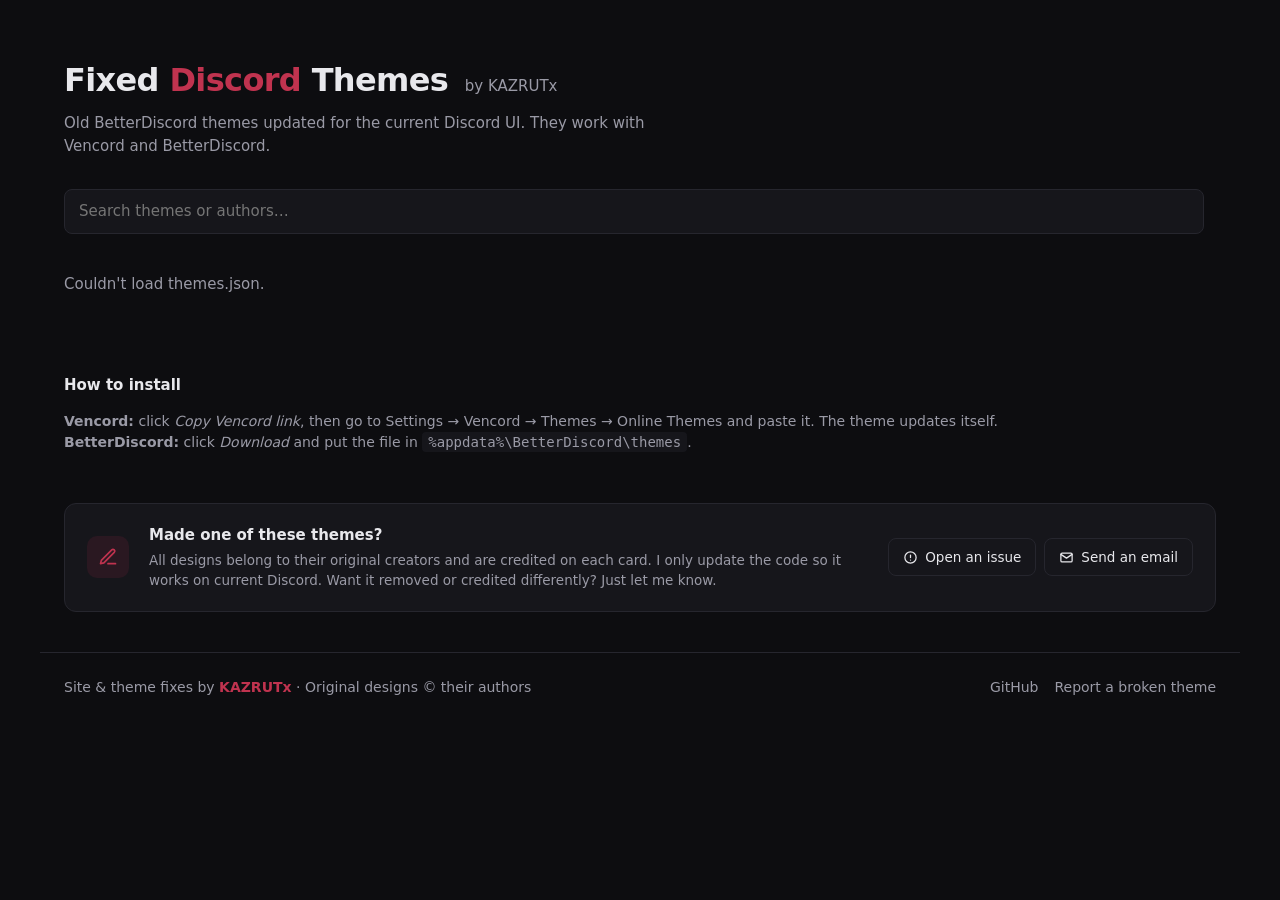
==== index.html @ 9f00ff04 "feat: add theme site" ====
<!DOCTYPE html>
<html lang="en">
<head>
<meta charset="utf-8">
<meta name="viewport" content="width=device-width, initial-scale=1">
<title>Fixed Discord Themes</title>
<link rel="icon" href="data:image/svg+xml,%3Csvg xmlns=%22http://www.w3.org/2000/svg%22 viewBox=%220 0 32 32%22%3E%3Crect width=%2232%22 height=%2232%22 rx=%228%22 fill=%22%239b2742%22/%3E%3C/svg%3E">
<meta name="description" content="Old BetterDiscord themes, fixed for the current Discord UI. Works with Vencord and BetterDiscord.">
<style>
  :root {
    --bg: #0d0d10;
    --card: #16161b;
    --line: #26262e;
    --text: #e8e8ec;
    --muted: #9a9aa6;
    --accent: #c0334f;
    --accent-dim: #9b2742;
  }
  * { box-sizing: border-box; }
  body {
    margin: 0;
    background: var(--bg);
    color: var(--text);
    font: 15px/1.5 system-ui, -apple-system, "Segoe UI", Roboto, sans-serif;
  }
  header {
    padding: 56px 24px 32px;
    max-width: 1200px;
    margin: 0 auto;
  }
  h1 { margin: 0 0 8px; font-size: 32px; letter-spacing: -0.02em; }
  h1 span { color: var(--accent); }
  h1 .by {
    color: var(--muted);
    font-size: 15px;
    font-weight: 400;
    letter-spacing: 0;
    margin-left: 6px;
  }
  .lead { margin: 0; color: var(--muted); max-width: 640px; }
  .toolbar {
    max-width: 1200px;
    margin: 0 auto;
    padding: 0 24px 24px;
    display: flex;
    gap: 12px;
    align-items: center;
    flex-wrap: wrap;
  }
  .toolbar input {
    flex: 1 1 260px;
    background: var(--card);
    border: 1px solid var(--line);
    color: var(--text);
    padding: 10px 14px;
    border-radius: 8px;
    font: inherit;
  }
  .toolbar input:focus { outline: 2px solid var(--accent-dim); border-color: transparent; }
  .count { color: var(--muted); font-size: 13px; }
  main {
    max-width: 1200px;
    margin: 0 auto;
    padding: 0 24px 64px;
    display: grid;
    grid-template-columns: repeat(auto-fill, minmax(340px, 1fr));
    gap: 20px;
  }
  .card {
    background: var(--card);
    border: 1px solid var(--line);
    border-radius: 12px;
    overflow: hidden;
    display: flex;
    flex-direction: column;
  }
  .card img {
    width: 100%;
    aspect-ratio: 16 / 9.5;
    object-fit: cover;
    display: block;
    background: #000;
    cursor: zoom-in;
  }
  .body { padding: 16px; display: flex; flex-direction: column; gap: 8px; flex: 1; }
  .title-row { display: flex; justify-content: space-between; align-items: baseline; gap: 8px; }
  .title-row h2 { margin: 0; font-size: 18px; }
  .status { font-size: 12px; white-space: nowrap; font-weight: 500; }
  .status.ok { color: #6fcf8e; }
  .status.bad { color: #f0626d; }
  .card.outdated img { filter: grayscale(.6) brightness(.8); }
  .author { color: var(--muted); font-size: 13px; }
  .author a { color: var(--muted); }
  .desc { margin: 0; }
  .note {
    font-size: 13px;
    color: var(--muted);
    border-left: 2px solid var(--accent-dim);
    padding-left: 10px;
  }
  .actions { display: flex; gap: 8px; margin-top: auto; padding-top: 8px; }
  .btn {
    flex: 1;
    text-align: center;
    padding: 9px 12px;
    border-radius: 8px;
    border: 1px solid var(--line);
    background: transparent;
    color: var(--text);
    font: inherit;
    font-size: 14px;
    cursor: pointer;
    text-decoration: none;
  }
  .btn:hover { border-color: var(--accent); }
  .btn.primary { background: var(--accent-dim); border-color: var(--accent-dim); }
  .btn.primary:hover { background: var(--accent); }
  .help {
    max-width: 1200px;
    margin: 0 auto;
    padding: 0 24px 28px;
    color: var(--muted);
    font-size: 14px;
  }
  .help h3 { color: var(--text); font-size: 15px; margin: 0 0 6px; }
  .help code { background: var(--card); padding: 2px 6px; border-radius: 4px; }
  .empty { color: var(--muted); grid-column: 1 / -1; }
  dialog {
    border: none; padding: 0; background: transparent; max-width: 95vw;
  }
  dialog::backdrop { background: rgba(0, 0, 0, .85); }
  dialog img { max-width: 95vw; max-height: 90vh; display: block; border-radius: 8px; }
  .toast {
    position: fixed; bottom: 24px; left: 50%; transform: translateX(-50%);
    background: var(--accent-dim); color: #fff; padding: 10px 18px; border-radius: 8px;
    opacity: 0; transition: opacity .2s; pointer-events: none;
  }
  .toast.show { opacity: 1; }
  @media (prefers-reduced-motion: reduce) { .toast { transition: none; } }

  footer {
    max-width: 1200px;
    margin: 0 auto;
    padding: 24px 24px 40px;
    border-top: 1px solid var(--line);
    display: flex;
    justify-content: space-between;
    align-items: center;
    flex-wrap: wrap;
    gap: 12px;
    color: var(--muted);
    font-size: 14px;
  }
  footer strong { color: var(--accent); font-weight: 600; }
  footer a { color: var(--muted); text-decoration: none; }
  footer a:hover { color: var(--text); }
  footer .links { display: flex; gap: 16px; }

  .for-authors {
    max-width: 1200px;
    margin: 0 auto;
    padding: 8px 24px 40px;
  }
  .for-authors .inner {
    display: flex;
    align-items: center;
    gap: 20px;
    flex-wrap: wrap;
    background: var(--card);
    border: 1px solid var(--line);
    border-radius: 12px;
    padding: 20px 22px;
  }
  .for-authors .badge {
    width: 42px; height: 42px;
    flex-shrink: 0;
    display: grid; place-items: center;
    border-radius: 10px;
    background: rgba(155, 39, 66, .15);
    color: var(--accent);
  }
  .for-authors .text { flex: 1 1 380px; }
  .for-authors h3 { margin: 0 0 4px; font-size: 15px; color: var(--text); }
  .for-authors p { margin: 0; color: var(--muted); font-size: 13.5px; }
  .for-authors .notice-actions { display: flex; gap: 8px; flex-wrap: wrap; }
  .for-authors .btn {
    flex: 0 0 auto;
    display: inline-flex; align-items: center; gap: 7px;
    font-size: 13.5px;
    padding: 8px 14px;
  }
  .for-authors .btn svg { width: 15px; height: 15px; }

</style>
</head>
<body>
<header>
  <h1>Fixed <span>Discord</span> Themes <small class="by">by KAZRUTx</small></h1>
  <p class="lead">Old BetterDiscord themes updated for the current Discord UI. They work with Vencord and BetterDiscord.</p>
</header>

<div class="toolbar">
  <input id="search" type="search" placeholder="Search themes or authors…" aria-label="Search themes">
  <span class="count" id="count"></span>
</div>

<main id="grid"></main>

<section class="help">
  <h3>How to install</h3>
  <p><strong>Vencord:</strong> click <em>Copy Vencord link</em>, then go to Settings → Vencord → Themes → Online Themes and paste it. The theme updates itself.<br>
  <strong>BetterDiscord:</strong> click <em>Download</em> and put the file in <code>%appdata%\BetterDiscord\themes</code>.</p>
</section>

<section class="for-authors">
  <div class="inner">
    <div class="badge" aria-hidden="true">
      <svg width="20" height="20" viewBox="0 0 24 24" fill="none" stroke="currentColor" stroke-width="2" stroke-linecap="round" stroke-linejoin="round"><path d="M12 20h9"/><path d="M16.5 3.5a2.1 2.1 0 0 1 3 3L7 19l-4 1 1-4Z"/></svg>
    </div>
    <div class="text">
      <h3>Made one of these themes?</h3>
      <p>All designs belong to their original creators and are credited on each card. I only update the code so it works on current Discord. Want it removed or credited differently? Just let me know.</p>
    </div>
    <div class="notice-actions">
      <a class="btn" href="https://github.com/KAZRUTx/discord-themes-fixed/issues/new?title=Theme%20removal%20request&body=Theme%20name%3A%0AYour%20original%20repo%20or%20profile%3A%0A" target="_blank" rel="noopener">
        <svg viewBox="0 0 24 24" fill="none" stroke="currentColor" stroke-width="2" stroke-linecap="round" stroke-linejoin="round" aria-hidden="true"><circle cx="12" cy="12" r="9"/><path d="M12 8v4"/><path d="M12 16h.01"/></svg>
        Open an issue
      </a>
      <a class="btn" href="mailto:kazrutx@protonmail.com?subject=Discord%20theme%20removal%20request">
        <svg viewBox="0 0 24 24" fill="none" stroke="currentColor" stroke-width="2" stroke-linecap="round" stroke-linejoin="round" aria-hidden="true"><rect x="3" y="5" width="18" height="14" rx="2"/><path d="m3 7 9 6 9-6"/></svg>
        Send an email
      </a>
    </div>
  </div>
</section>

<footer>
  <div>Site &amp; theme fixes by <strong>KAZRUTx</strong> · Original designs © their authors</div>
  <div class="links">
    <a href="https://github.com/KAZRUTx" target="_blank" rel="noopener">GitHub</a>
    <a href="https://github.com/KAZRUTx/discord-themes-fixed/issues" target="_blank" rel="noopener">Report a broken theme</a>
  </div>
</footer>

<dialog id="zoom"><img alt=""></dialog>
<div class="toast" id="toast">Link copied</div>

<script>
  const grid = document.getElementById("grid");
  const search = document.getElementById("search");
  const count = document.getElementById("count");
  const zoom = document.getElementById("zoom");
  const toast = document.getElementById("toast");
  let themes = [];

  const esc = s => String(s ?? "").replace(/[&<>"']/g, c => ({ "&": "&amp;", "<": "&lt;", ">": "&gt;", '"': "&quot;", "'": "&#39;" }[c]));
  const absolute = path => new URL(path, location.href).href;

  // "fixed": true  -> green "✓ fixed <fixedOn>"
  // "fixed": false -> red "✗ not updated yet"
  function status(t) {
    if (t.fixed === false) return `<span class="status bad">✗ not updated yet</span>`;
    if (t.fixed === true) return `<span class="status ok">✓ fixed${t.fixedOn ? " " + esc(t.fixedOn) : ""}</span>`;
    return "";
  }

  function render() {
    const q = search.value.trim().toLowerCase();
    const list = themes.filter(t => !q || `${t.name} ${t.author} ${t.description}`.toLowerCase().includes(q));
    count.textContent = `${list.length} theme${list.length === 1 ? "" : "s"}`;
    if (!list.length) {
      grid.innerHTML = `<p class="empty">No themes match “${esc(search.value)}”.</p>`;
      return;
    }
    grid.innerHTML = list.map(t => `
      <article class="card${t.fixed === false ? " outdated" : ""}">
        <img src="${esc(t.preview)}" alt="${esc(t.name)} preview" loading="lazy" data-zoom>
        <div class="body">
          <div class="title-row">
            <h2>${esc(t.name)}</h2>
            ${status(t)}
          </div>
          <div class="author">by ${t.authorLink ? `<a href="${esc(t.authorLink)}" target="_blank" rel="noopener">${esc(t.author)}</a>` : esc(t.author)}${t.fixedBy && t.fixed !== false ? ` · fixed by ${esc(t.fixedBy)}` : ""}${t.license ? ` · ${esc(t.license)} license` : ""}</div>
          <p class="desc">${esc(t.description)}</p>
          ${t.notes ? `<div class="note">${esc(t.notes)}</div>` : ""}
          <div class="actions">
            <a class="btn primary" href="${esc(t.file)}" download>Download</a>
            <button class="btn" data-copy="${esc(absolute(t.file))}">Copy Vencord link</button>
          </div>
        </div>
      </article>`).join("");
  }

  grid.addEventListener("click", async e => {
    const copy = e.target.closest("[data-copy]");
    if (copy) {
      try {
        await navigator.clipboard.writeText(copy.dataset.copy);
        toast.textContent = "Link copied, paste it in Vencord → Themes";
      } catch {
        toast.textContent = copy.dataset.copy;
      }
      toast.classList.add("show");
      setTimeout(() => toast.classList.remove("show"), 2200);
    }
    const img = e.target.closest("[data-zoom]");
    if (img) {
      zoom.querySelector("img").src = img.src;
      zoom.showModal();
    }
  });
  zoom.addEventListener("click", () => zoom.close());
  search.addEventListener("input", render);

  fetch("themes.json", { cache: "no-cache" })
    .then(r => r.json())
    .then(data => { themes = data.sort((a, b) => a.name.localeCompare(b.name)); render(); })
    .catch(() => { grid.innerHTML = `<p class="empty">Couldn't load themes.json.</p>`; });
</script>
</body>
</html>
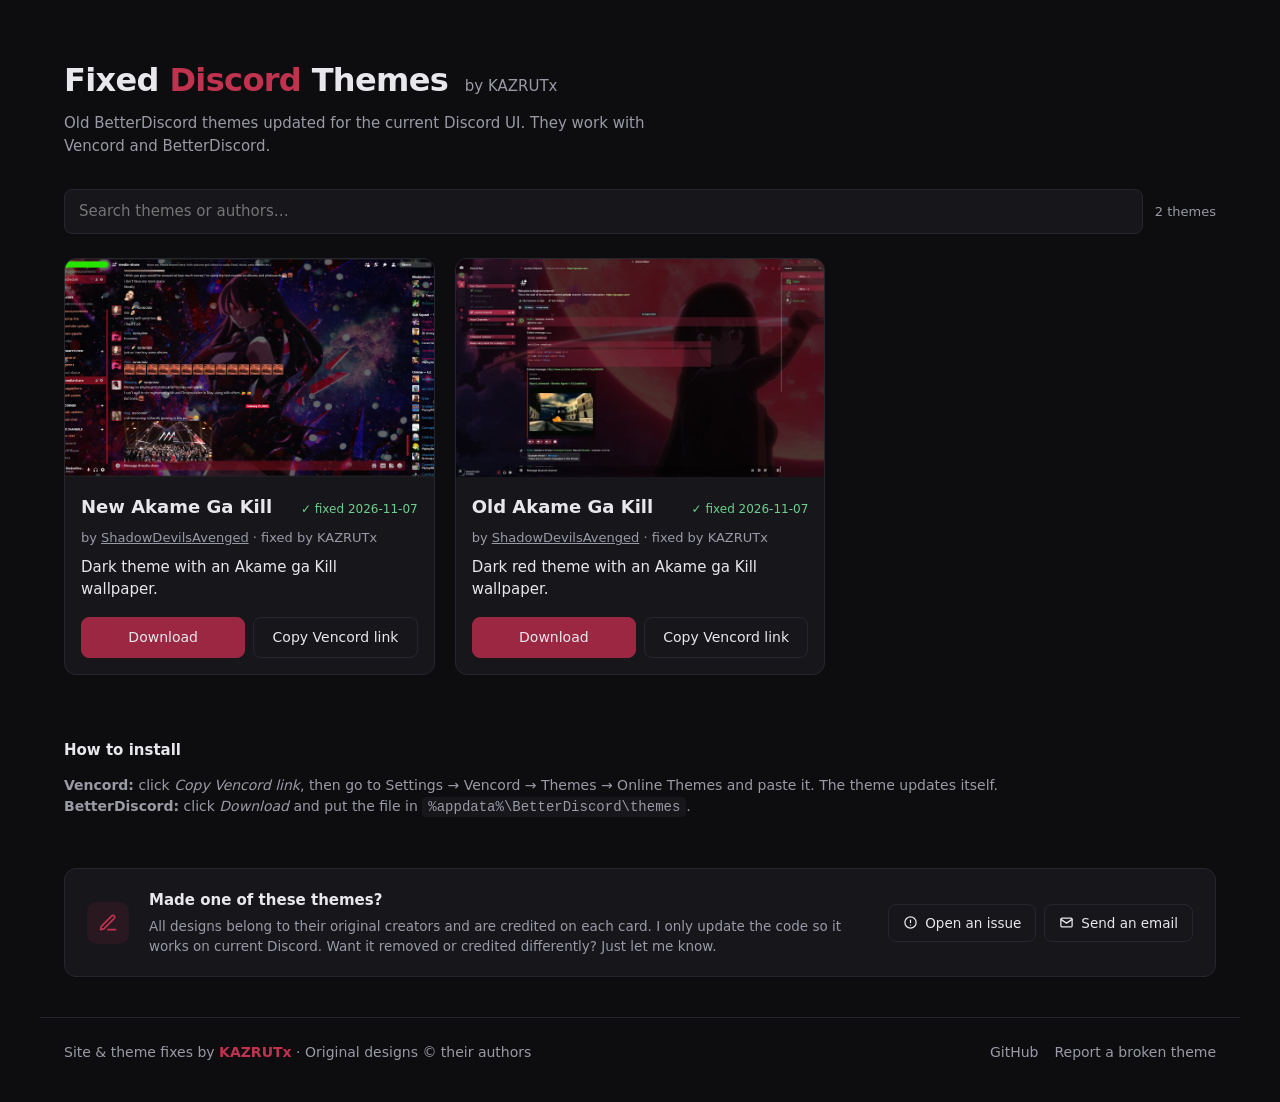
==== commit 76cbd919: "feat: add visit counter using GoatCounter Only shows the total number of visits on the site. No cook" ====
--- a/index.html
+++ b/index.html
@@ -36,6 +36,8 @@
     font-weight: 400;
     letter-spacing: 0;
     margin-left: 6px;
+    white-space: nowrap;
+    display: inline-block;
   }
   .lead { margin: 0; color: var(--muted); max-width: 640px; }
   .toolbar {
@@ -58,6 +60,21 @@
   }
   .toolbar input:focus { outline: 2px solid var(--accent-dim); border-color: transparent; }
   .count { color: var(--muted); font-size: 13px; }
+  .visits {
+    display: none;
+    align-items: center;
+    gap: 6px;
+    padding: 5px 11px;
+    border: 1px solid var(--line);
+    border-radius: 999px;
+    background: var(--card);
+    color: var(--muted);
+    font-size: 13px;
+    white-space: nowrap;
+  }
+  .visits.show { display: inline-flex; }
+  .visits svg { width: 14px; height: 14px; color: var(--accent); }
+  .visits b { color: var(--text); font-weight: 600; }
   main {
     max-width: 1200px;
     margin: 0 auto;
@@ -202,6 +219,10 @@
 <div class="toolbar">
   <input id="search" type="search" placeholder="Search themes or authors…" aria-label="Search themes">
   <span class="count" id="count"></span>
+  <span class="visits" id="visits" title="Total visits">
+    <svg viewBox="0 0 24 24" fill="none" stroke="currentColor" stroke-width="2" stroke-linecap="round" stroke-linejoin="round" aria-hidden="true"><path d="M2 12s3.5-7 10-7 10 7 10 7-3.5 7-10 7S2 12 2 12Z"/><circle cx="12" cy="12" r="3"/></svg>
+    <span><b id="visits-num"></b> visits</span>
+  </span>
 </div>
 
 <main id="grid"></main>
@@ -316,6 +337,18 @@
     .then(r => r.json())
     .then(data => { themes = data.sort((a, b) => a.name.localeCompare(b.name)); render(); })
     .catch(() => { grid.innerHTML = `<p class="empty">Couldn't load themes.json.</p>`; });
+
+  fetch("https://kazrutx.goatcounter.com/counter/TOTAL.json")
+  .then(r => r.json())
+  .then(d => {
+    document.getElementById("visits-num").textContent = d.count;
+    document.getElementById("visits").classList.add("show");
+  })
+  .catch(() => {});
+
 </script>
+
+<script data-goatcounter="https://kazrutx.goatcounter.com/count" async src="//gc.zgo.at/count.js"></script>
+
 </body>
 </html>
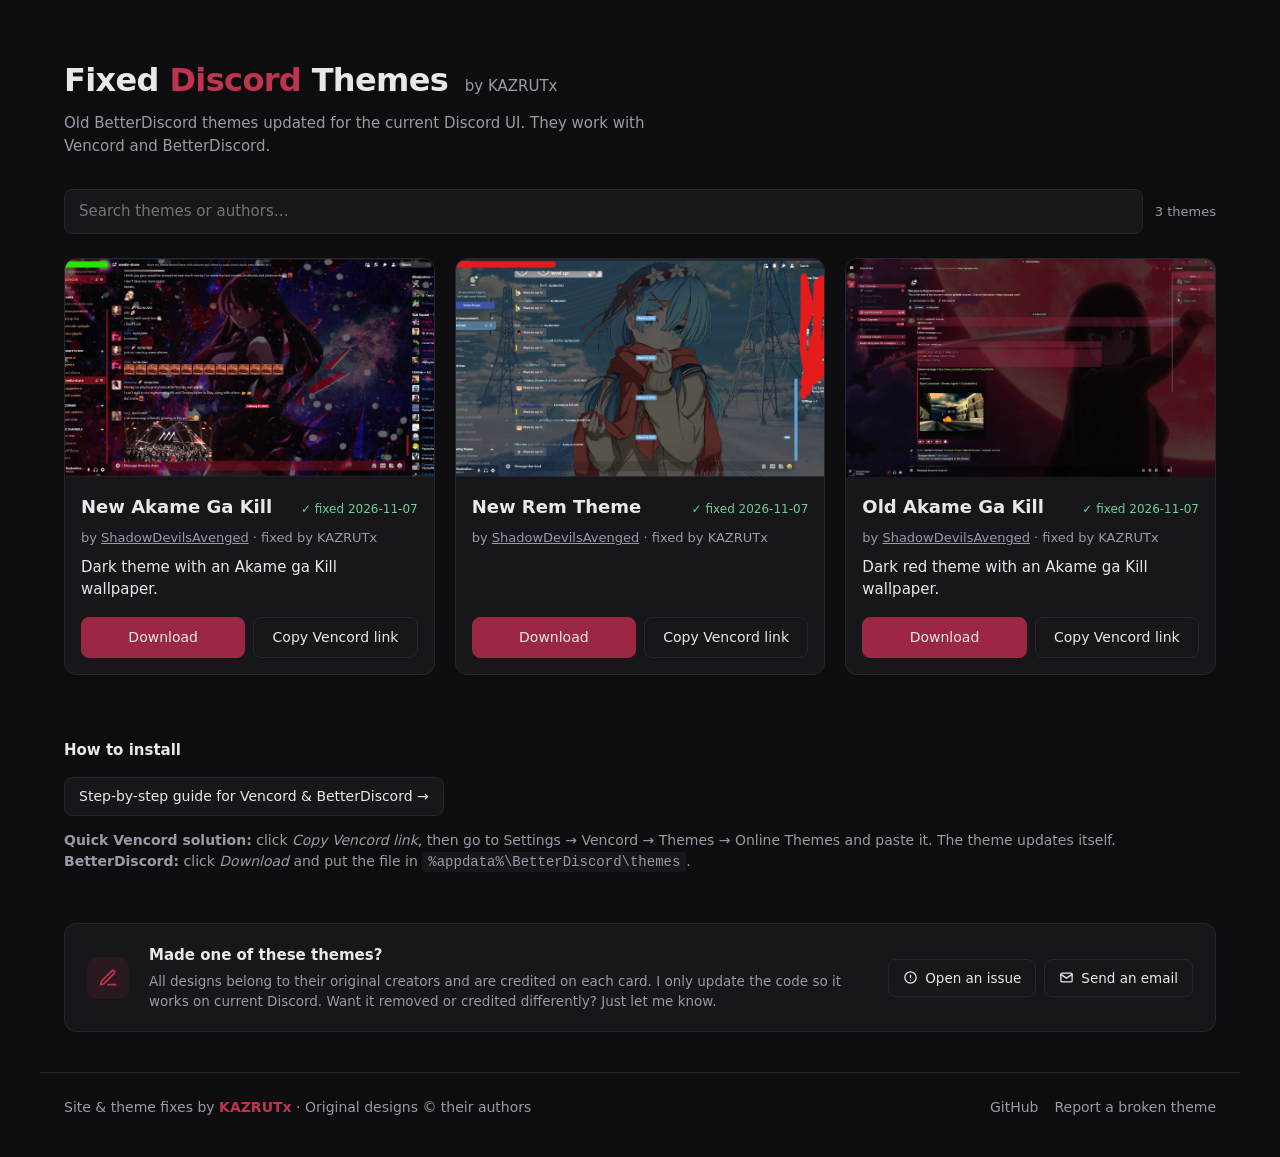
==== commit 08439ca5: "feat: add Vencord install guide by Computrix230" ====
--- a/index.html
+++ b/index.html
@@ -208,6 +208,19 @@
   }
   .for-authors .btn svg { width: 15px; height: 15px; }
 
+  .guide-link {
+    display: inline-flex;
+    margin-top: 10px;
+    padding: 8px 14px;
+    border: 1px solid var(--line);
+    border-radius: 8px;
+    background: var(--card);
+    color: var(--text);
+    text-decoration: none;
+    font-size: 14px;
+  }
+  .guide-link:hover { border-color: var(--accent); }
+
 </style>
 </head>
 <body>
@@ -229,7 +242,8 @@
 
 <section class="help">
   <h3>How to install</h3>
-  <p><strong>Vencord:</strong> click <em>Copy Vencord link</em>, then go to Settings → Vencord → Themes → Online Themes and paste it. The theme updates itself.<br>
+  <a class="guide-link" href="guide.html">Step-by-step guide for Vencord & BetterDiscord →</a>
+  <p><strong>Quick Vencord solution:</strong> click <em>Copy Vencord link</em>, then go to Settings → Vencord → Themes → Online Themes and paste it. The theme updates itself.<br>
   <strong>BetterDiscord:</strong> click <em>Download</em> and put the file in <code>%appdata%\BetterDiscord\themes</code>.</p>
 </section>
 
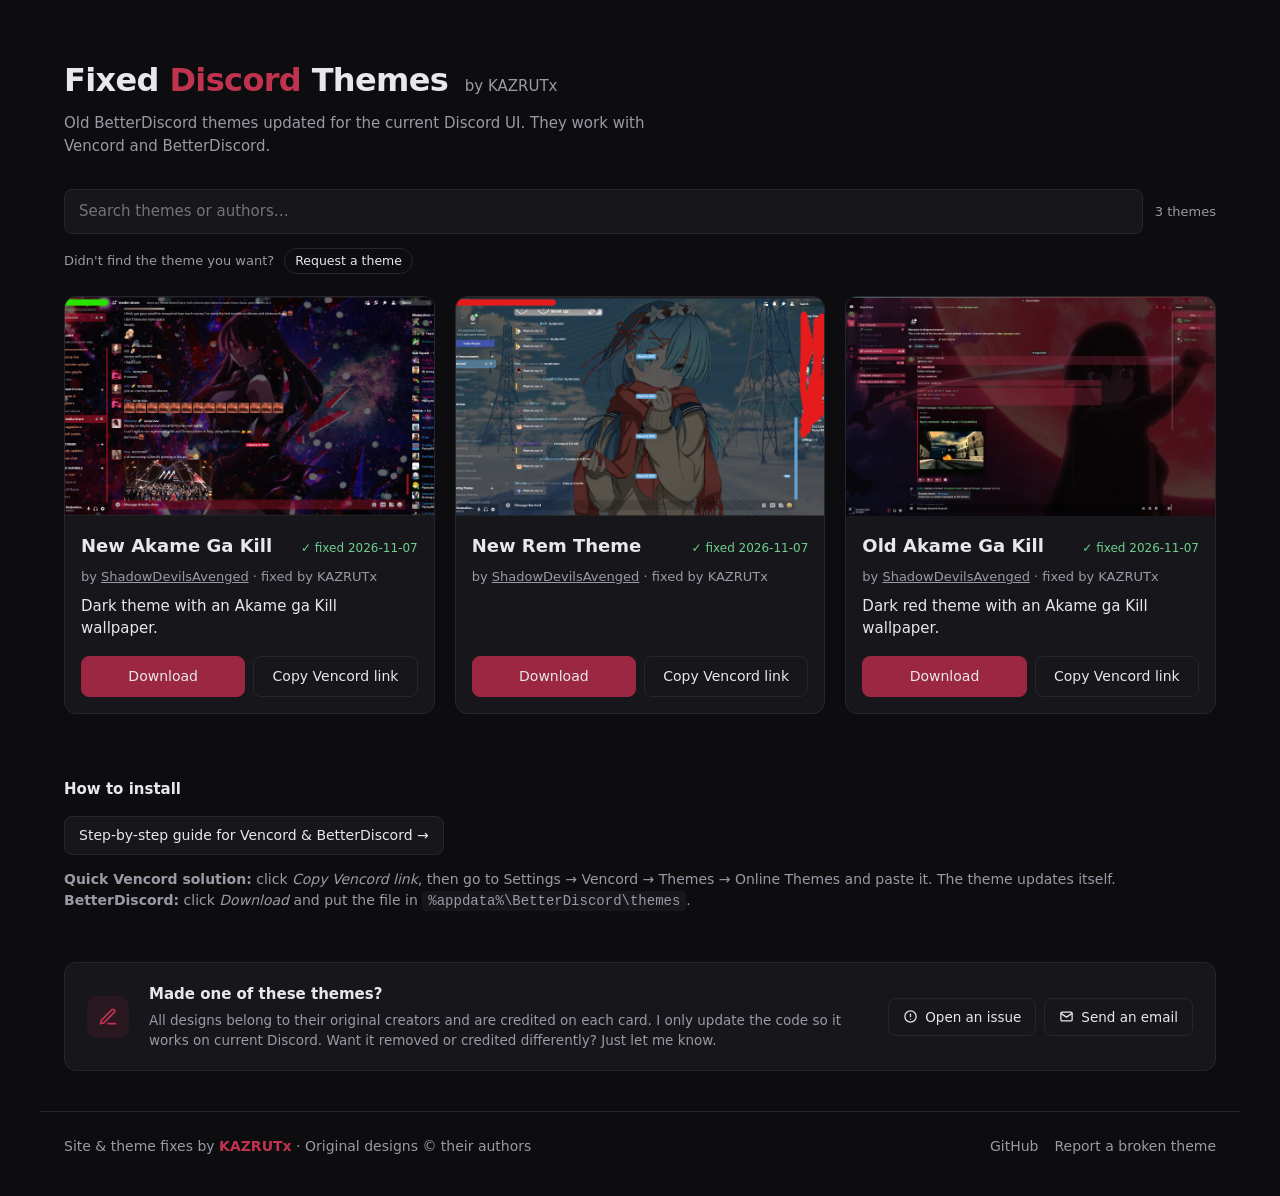
==== commit d86a9fbc: "feat: add theme request link under search bar Opens a pre-filled GitHub issue with a theme name fiel" ====
--- a/index.html
+++ b/index.html
@@ -221,6 +221,26 @@
   }
   .guide-link:hover { border-color: var(--accent); }
 
+  .request {
+    max-width: 1200px;
+    margin: -10px auto 22px;
+    padding: 0 24px;
+    color: var(--muted);
+    font-size: 13px;
+    display: flex;
+    align-items: center;
+    gap: 10px;
+    flex-wrap: wrap;
+  }
+  .request-btn {
+    padding: 3px 10px;
+    border: 1px solid var(--line);
+    border-radius: 999px;
+    color: var(--text);
+    text-decoration: none;
+    font-size: 12.5px;
+  }
+  .request-btn:hover { border-color: var(--accent); }
 </style>
 </head>
 <body>
@@ -236,6 +256,11 @@
     <svg viewBox="0 0 24 24" fill="none" stroke="currentColor" stroke-width="2" stroke-linecap="round" stroke-linejoin="round" aria-hidden="true"><path d="M2 12s3.5-7 10-7 10 7 10 7-3.5 7-10 7S2 12 2 12Z"/><circle cx="12" cy="12" r="3"/></svg>
     <span><b id="visits-num"></b> visits</span>
   </span>
+</div>
+
+<div class="request">
+  Didn't find the theme you want?
+  <a class="request-btn" href="https://github.com/KAZRUTx/discord-themes-fixed/issues/new?title=Theme%20request%3A%20&body=Theme%20name%3A%20%0A%0ALink%20to%20the%20original%20(BetterDiscord%20store%20or%20GitHub)%3A%20%0A" target="_blank" rel="noopener">Request a theme</a>
 </div>
 
 <main id="grid"></main>
@@ -304,7 +329,8 @@
     const list = themes.filter(t => !q || `${t.name} ${t.author} ${t.description}`.toLowerCase().includes(q));
     count.textContent = `${list.length} theme${list.length === 1 ? "" : "s"}`;
     if (!list.length) {
-      grid.innerHTML = `<p class="empty">No themes match “${esc(search.value)}”.</p>`;
+            const q = encodeURIComponent(search.value.trim());
+      grid.innerHTML = `<p class="empty">No themes match “${esc(search.value)}”. <a href="https://github.com/KAZRUTx/discord-themes-fixed/issues/new?title=Theme%20request%3A%20${q}&body=Theme%20name%3A%20${q}%0A%0ALink%20to%20the%20original%20(BetterDiscord%20store%20or%20GitHub)%3A%20%0A" target="_blank" rel="noopener" style="color:var(--text)">Request it</a></p>`;
       return;
     }
     grid.innerHTML = list.map(t => `
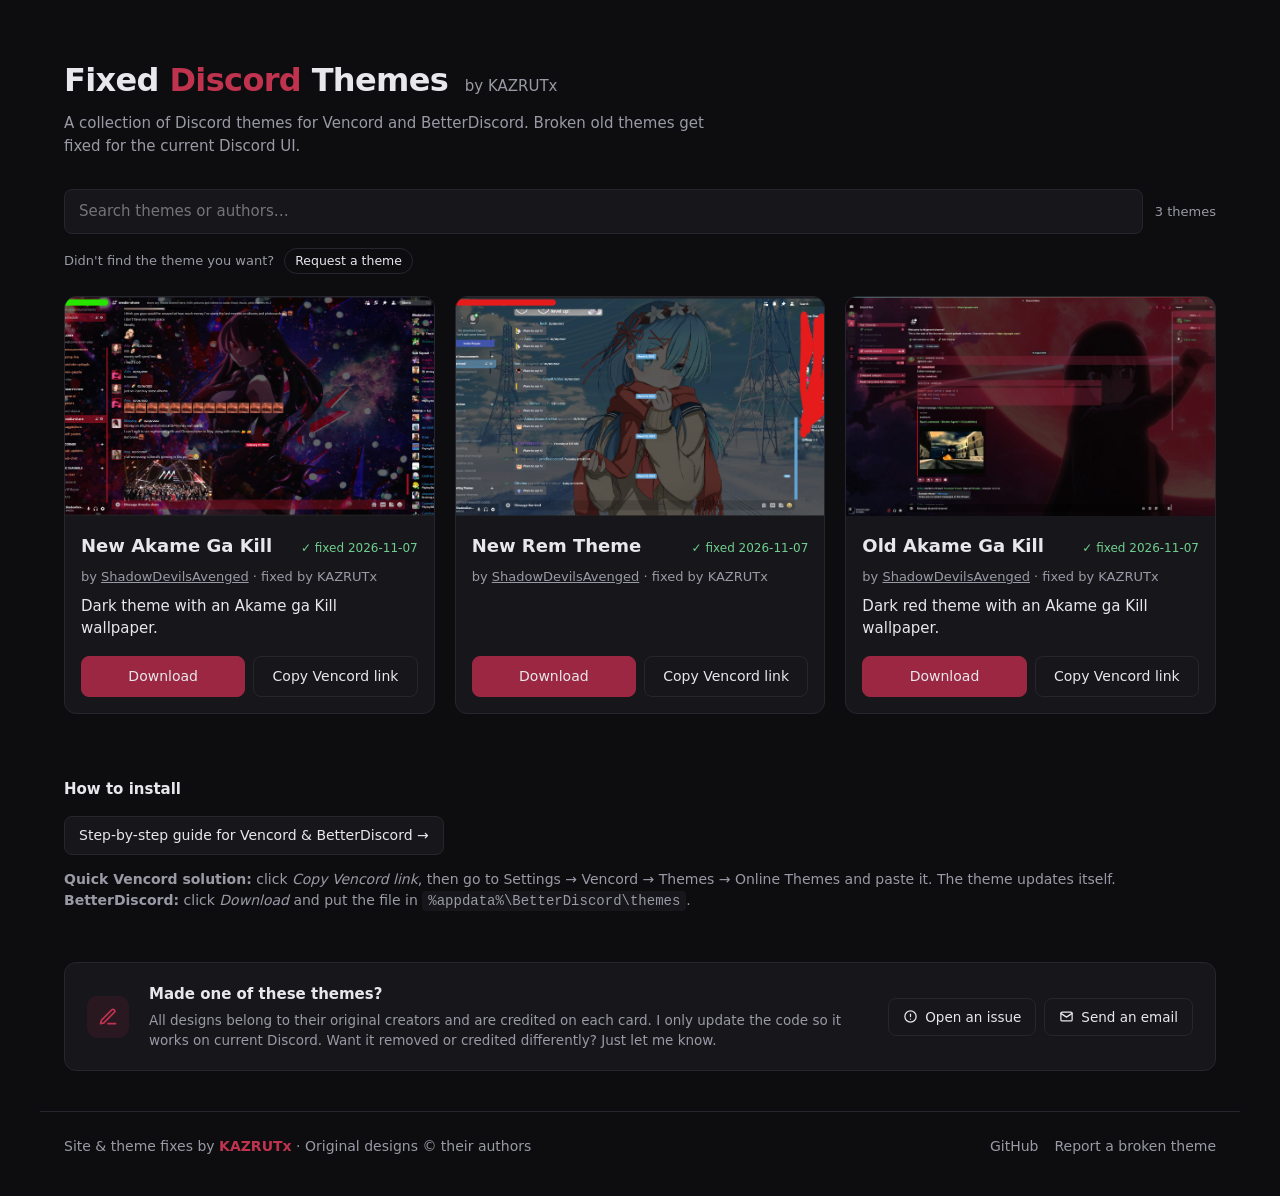
==== commit c8871a3a: "feat: add status field and Original source button to theme cards - One status field: working, fixed," ====
--- a/index.html
+++ b/index.html
@@ -102,9 +102,13 @@
   .body { padding: 16px; display: flex; flex-direction: column; gap: 8px; flex: 1; }
   .title-row { display: flex; justify-content: space-between; align-items: baseline; gap: 8px; }
   .title-row h2 { margin: 0; font-size: 18px; }
+
   .status { font-size: 12px; white-space: nowrap; font-weight: 500; }
   .status.ok { color: #6fcf8e; }
   .status.bad { color: #f0626d; }
+  .status.info { color: #6fa8f0; }
+  .status.original { color: #c78bff; }
+
   .card.outdated img { filter: grayscale(.6) brightness(.8); }
   .author { color: var(--muted); font-size: 13px; }
   .author a { color: var(--muted); }
@@ -115,7 +119,8 @@
     border-left: 2px solid var(--accent-dim);
     padding-left: 10px;
   }
-  .actions { display: flex; gap: 8px; margin-top: auto; padding-top: 8px; }
+  .actions { display: flex; gap: 8px; margin-top: auto; padding-top: 8px; flex-wrap: wrap; }
+  
   .btn {
     flex: 1;
     text-align: center;
@@ -128,6 +133,7 @@
     font-size: 14px;
     cursor: pointer;
     text-decoration: none;
+    white-space: nowrap;
   }
   .btn:hover { border-color: var(--accent); }
   .btn.primary { background: var(--accent-dim); border-color: var(--accent-dim); }
@@ -241,12 +247,15 @@
     font-size: 12.5px;
   }
   .request-btn:hover { border-color: var(--accent); }
+
+  .btn.source { flex: 1 1 100%; }
+  .btn.source:hover { color: var(--text); }
 </style>
 </head>
 <body>
 <header>
   <h1>Fixed <span>Discord</span> Themes <small class="by">by KAZRUTx</small></h1>
-  <p class="lead">Old BetterDiscord themes updated for the current Discord UI. They work with Vencord and BetterDiscord.</p>
+  <p class="lead">A collection of Discord themes for Vencord and BetterDiscord. Broken old themes get fixed for the current Discord UI.</p>
 </header>
 
 <div class="toolbar">
@@ -316,11 +325,44 @@
   const esc = s => String(s ?? "").replace(/[&<>"']/g, c => ({ "&": "&amp;", "<": "&lt;", ">": "&gt;", '"': "&quot;", "'": "&#39;" }[c]));
   const absolute = path => new URL(path, location.href).href;
 
-  // "fixed": true  -> green "✓ fixed <fixedOn>"
-  // "fixed": false -> red "✗ not updated yet"
+  //   "status" in themes.json:
+  //   "fixed"    -> green  "✓ fixed <fixedOn>"
+  //   "working"  -> blue   "✓ works as-is"  (uploaded, needed no fix)
+  //   "outdated" -> red    "✗ not updated yet"
+  //   "original" -> purple "★ original"
+  // Entries with "file" get Download + Copy Vencord link, entries with only "link" get a link to the author.
+  function statusOf(t) {
+    if (t.status) return t.status;
+    // old fields still work
+    if (t.original) return "original";
+    if (t.external) return "working";
+    if (t.fixed === true) return "fixed";
+    if (t.fixed === false) return "outdated";
+    return "";
+  }
+
   function status(t) {
-    if (t.fixed === false) return `<span class="status bad">✗ not updated yet</span>`;
-    if (t.fixed === true) return `<span class="status ok">✓ fixed${t.fixedOn ? " " + esc(t.fixedOn) : ""}</span>`;
+    switch (statusOf(t)) {
+      case "fixed":    return `<span class="status ok">✓ fixed${t.fixedOn ? " " + esc(t.fixedOn) : ""}</span>`;
+      case "working":  return `<span class="status info">✓ works as-is</span>`;
+      case "outdated": return `<span class="status bad">✗ not updated yet</span>`;
+      case "original": return `<span class="status original">★ original</span>`;
+      default:         return "";
+    }
+  }
+
+  function actions(t) {
+    const source = t.link
+      ? `<a class="btn source" href="${esc(t.link)}" target="_blank" rel="noopener">Original ↗</a>`
+      : "";
+    if (t.file) {
+      return `<a class="btn primary" href="${esc(t.file)}" download>Download</a>
+              <button class="btn" data-copy="${esc(absolute(t.file))}">Copy Vencord link</button>
+              ${source}`;
+    }
+    if (t.link) {
+      return `<a class="btn primary" href="${esc(t.link)}" target="_blank" rel="noopener">Get it from the author ↗</a>`;
+    }
     return "";
   }
 
@@ -329,27 +371,27 @@
     const list = themes.filter(t => !q || `${t.name} ${t.author} ${t.description}`.toLowerCase().includes(q));
     count.textContent = `${list.length} theme${list.length === 1 ? "" : "s"}`;
     if (!list.length) {
-            const q = encodeURIComponent(search.value.trim());
-      grid.innerHTML = `<p class="empty">No themes match “${esc(search.value)}”. <a href="https://github.com/KAZRUTx/discord-themes-fixed/issues/new?title=Theme%20request%3A%20${q}&body=Theme%20name%3A%20${q}%0A%0ALink%20to%20the%20original%20(BetterDiscord%20store%20or%20GitHub)%3A%20%0A" target="_blank" rel="noopener" style="color:var(--text)">Request it</a></p>`;
+      const name = encodeURIComponent(search.value.trim());
+      grid.innerHTML = `<p class="empty">No themes match “${esc(search.value)}”. <a href="https://github.com/KAZRUTx/discord-themes-fixed/issues/new?title=Theme%20request%3A%20${name}&body=Theme%20name%3A%20${name}%0A%0ALink%20to%20the%20original%20(BetterDiscord%20store%20or%20GitHub)%3A%20%0A" target="_blank" rel="noopener" style="color:var(--text)">Request it</a></p>`;
       return;
     }
-    grid.innerHTML = list.map(t => `
-      <article class="card${t.fixed === false ? " outdated" : ""}">
+    grid.innerHTML = list.map(t => {
+      const s = statusOf(t);
+      return `
+      <article class="card${s === "outdated" ? " outdated" : ""}">
         <img src="${esc(t.preview)}" alt="${esc(t.name)} preview" loading="lazy" data-zoom>
         <div class="body">
           <div class="title-row">
             <h2>${esc(t.name)}</h2>
             ${status(t)}
           </div>
-          <div class="author">by ${t.authorLink ? `<a href="${esc(t.authorLink)}" target="_blank" rel="noopener">${esc(t.author)}</a>` : esc(t.author)}${t.fixedBy && t.fixed !== false ? ` · fixed by ${esc(t.fixedBy)}` : ""}${t.license ? ` · ${esc(t.license)} license` : ""}</div>
+          <div class="author">by ${t.authorLink ? `<a href="${esc(t.authorLink)}" target="_blank" rel="noopener">${esc(t.author)}</a>` : esc(t.author)}${t.fixedBy && s === "fixed" ? ` · fixed by ${esc(t.fixedBy)}` : ""}${t.license ? ` · ${esc(t.license)} license` : ""}</div>
           <p class="desc">${esc(t.description)}</p>
           ${t.notes ? `<div class="note">${esc(t.notes)}</div>` : ""}
-          <div class="actions">
-            <a class="btn primary" href="${esc(t.file)}" download>Download</a>
-            <button class="btn" data-copy="${esc(absolute(t.file))}">Copy Vencord link</button>
-          </div>
+          <div class="actions">${actions(t)}</div>
         </div>
-      </article>`).join("");
+      </article>`;
+    }).join("");
   }
 
   grid.addEventListener("click", async e => {
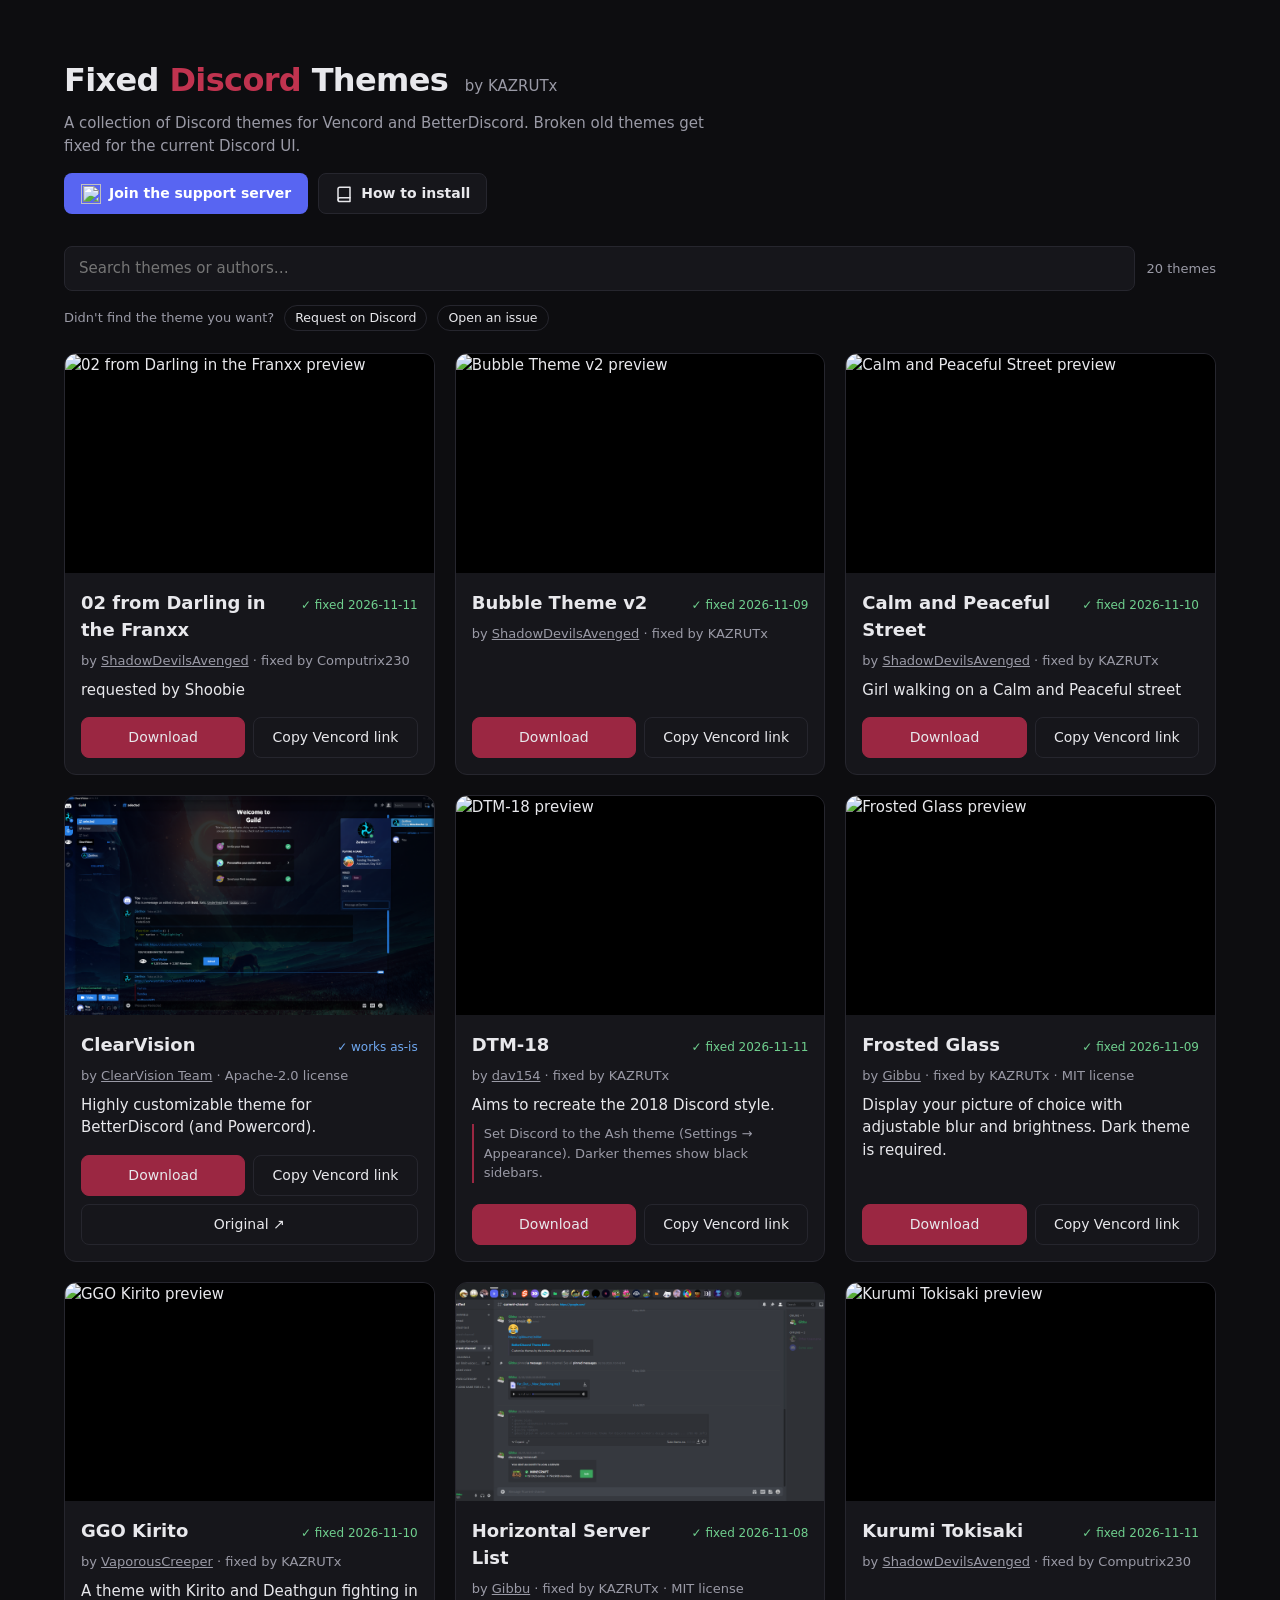
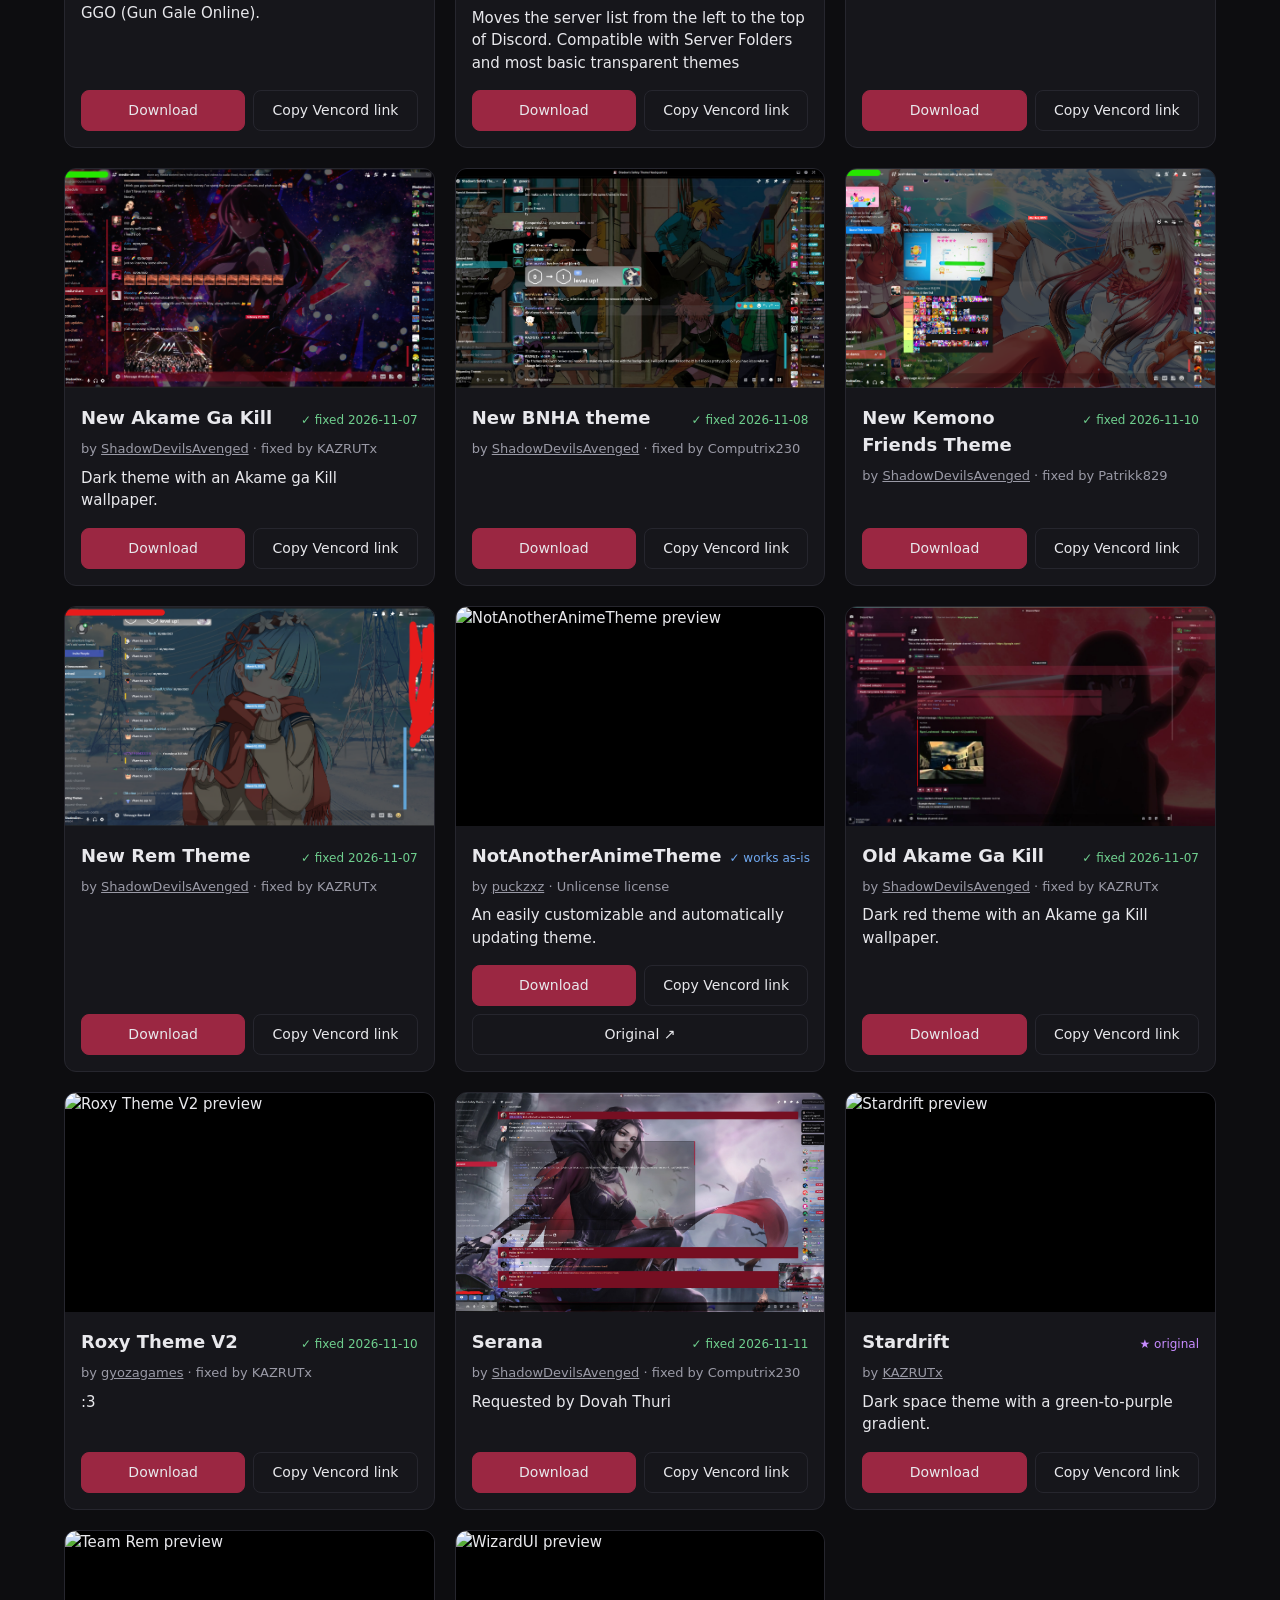
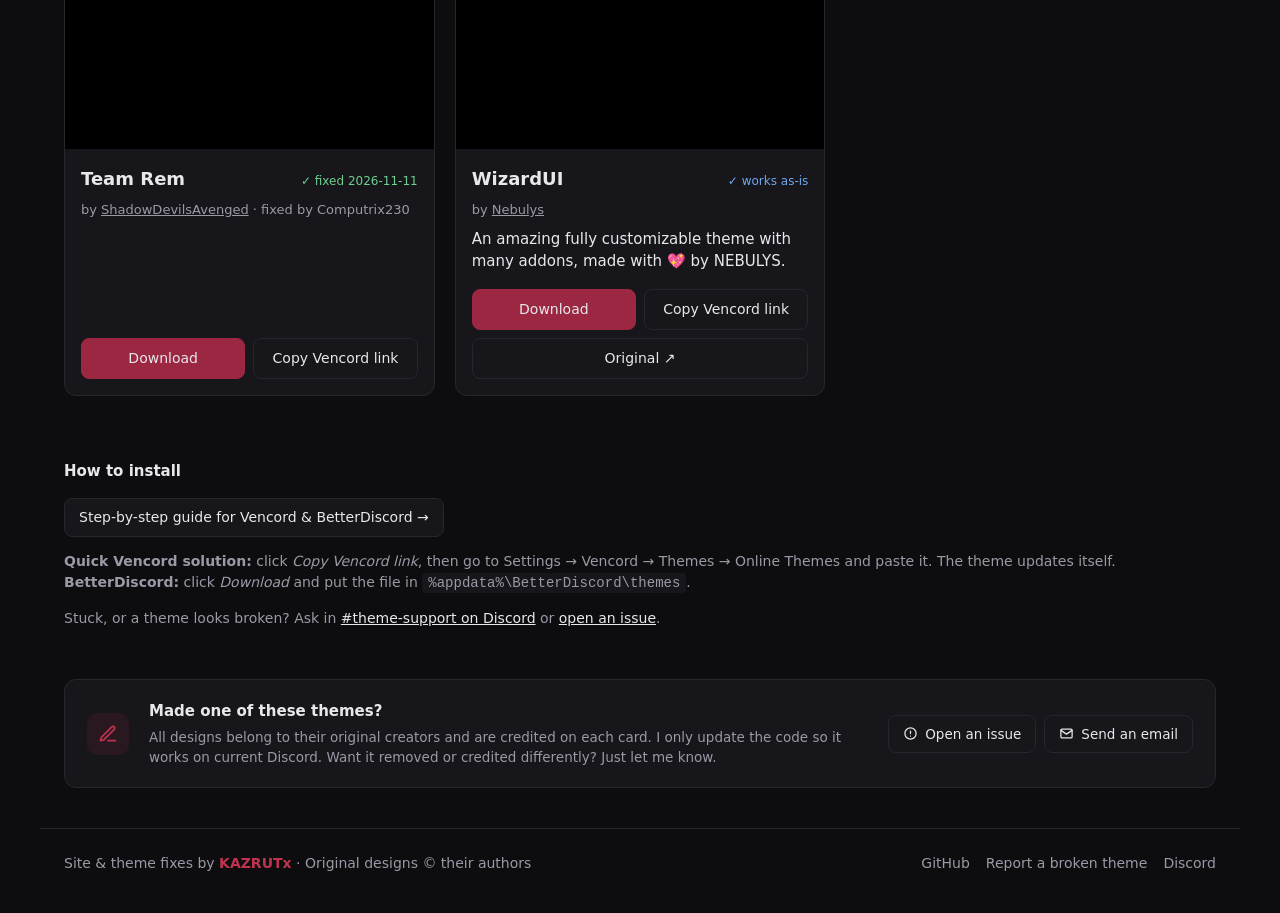
==== commit 70618f4b: "feat: add install guide button to header" ====
--- a/index.html
+++ b/index.html
@@ -1,6 +1,7 @@
 <!DOCTYPE html>
 <html lang="en">
 <head>
+<meta name="google-site-verification" content="K4os_dU_blNXr2hJ0HVIA7ejMPPJOHQoYUIGr-OD6yU" />
 <meta charset="utf-8">
 <meta name="viewport" content="width=device-width, initial-scale=1">
 <title>Fixed Discord Themes</title>
@@ -250,12 +251,74 @@
 
   .btn.source { flex: 1 1 100%; }
   .btn.source:hover { color: var(--text); }
+
+  dialog:focus,
+  dialog:focus-visible {
+    outline: none;
+  }
+
+  .discord-btn {
+    display: inline-flex;
+    align-items: center;
+    gap: 8px;
+    margin-top: 16px;
+    padding: 9px 16px;
+    border-radius: 8px;
+    background: #5865f2;
+    color: #fff;
+    text-decoration: none;
+    font-size: 14px;
+    font-weight: 600;
+  }
+  .discord-btn:hover { background: #4752c4; }
+  .discord-btn svg { width: 18px; height: 18px; }
+
+  .stuck { margin-top: 12px; }
+  .stuck a { color: var(--text); }
+  .stuck a:hover { color: var(--accent); }
+
+  .hero-actions {
+    display: flex;
+    flex-wrap: wrap;
+    gap: 10px;
+    margin-top: 16px;
+  }
+  .hero-actions .discord-btn {
+    margin-top: 0;
+    border: 1px solid transparent;
+  }
+  .hero-guide {
+    display: inline-flex;
+    align-items: center;
+    gap: 8px;
+    padding: 9px 16px;
+    border: 1px solid var(--line);
+    border-radius: 8px;
+    background: var(--card);
+    color: var(--text);
+    text-decoration: none;
+    font-size: 14px;
+    font-weight: 600;
+  }
+  .hero-guide:hover { border-color: var(--accent); }
+  .hero-guide svg { width: 18px; height: 18px; }
 </style>
 </head>
 <body>
+  
 <header>
   <h1>Fixed <span>Discord</span> Themes <small class="by">by KAZRUTx</small></h1>
   <p class="lead">A collection of Discord themes for Vencord and BetterDiscord. Broken old themes get fixed for the current Discord UI.</p>
+  <div class="hero-actions">
+    <a class="discord-btn" href="https://discord.gg/nHPjQ8TTX3" target="_blank" rel="noopener">
+      <img src="https://cdn.simpleicons.org/discord/white" alt="" aria-hidden="true" width="20" height="20">
+      Join the support server
+    </a>
+    <a class="hero-guide" href="guide.html">
+      <svg viewBox="0 0 24 24" fill="none" stroke="currentColor" stroke-width="2" stroke-linecap="round" stroke-linejoin="round" aria-hidden="true"><path d="M4 19.5A2.5 2.5 0 0 1 6.5 17H20V3H6.5A2.5 2.5 0 0 0 4 5.5v14Z"/><path d="M4 19.5A2.5 2.5 0 0 0 6.5 22H20v-5"/></svg>
+      How to install
+    </a>
+  </div>
 </header>
 
 <div class="toolbar">
@@ -269,7 +332,8 @@
 
 <div class="request">
   Didn't find the theme you want?
-  <a class="request-btn" href="https://github.com/KAZRUTx/discord-themes-fixed/issues/new?title=Theme%20request%3A%20&body=Theme%20name%3A%20%0A%0ALink%20to%20the%20original%20(BetterDiscord%20store%20or%20GitHub)%3A%20%0A" target="_blank" rel="noopener">Request a theme</a>
+  <a class="request-btn" href="https://discord.gg/nHPjQ8TTX3" target="_blank" rel="noopener">Request on Discord</a>
+  <a class="request-btn" href="https://github.com/KAZRUTx/discord-themes-fixed/issues/new?title=Theme%20request%3A%20&body=Theme%20name%3A%20%0A%0ALink%20to%20the%20original%20(BetterDiscord%20store%20or%20GitHub)%3A%20%0A" target="_blank" rel="noopener">Open an issue</a>
 </div>
 
 <main id="grid"></main>
@@ -279,6 +343,7 @@
   <a class="guide-link" href="guide.html">Step-by-step guide for Vencord & BetterDiscord →</a>
   <p><strong>Quick Vencord solution:</strong> click <em>Copy Vencord link</em>, then go to Settings → Vencord → Themes → Online Themes and paste it. The theme updates itself.<br>
   <strong>BetterDiscord:</strong> click <em>Download</em> and put the file in <code>%appdata%\BetterDiscord\themes</code>.</p>
+  <p class="stuck">Stuck, or a theme looks broken? Ask in <a href="https://discord.gg/nHPjQ8TTX3" target="_blank" rel="noopener">#theme-support on Discord</a> or <a href="https://github.com/KAZRUTx/discord-themes-fixed/issues" target="_blank" rel="noopener">open an issue</a>.</p>
 </section>
 
 <section class="for-authors">
@@ -308,6 +373,7 @@
   <div class="links">
     <a href="https://github.com/KAZRUTx" target="_blank" rel="noopener">GitHub</a>
     <a href="https://github.com/KAZRUTx/discord-themes-fixed/issues" target="_blank" rel="noopener">Report a broken theme</a>
+    <a href="https://discord.gg/nHPjQ8TTX3" target="_blank" rel="noopener">Discord</a>
   </div>
 </footer>
 
